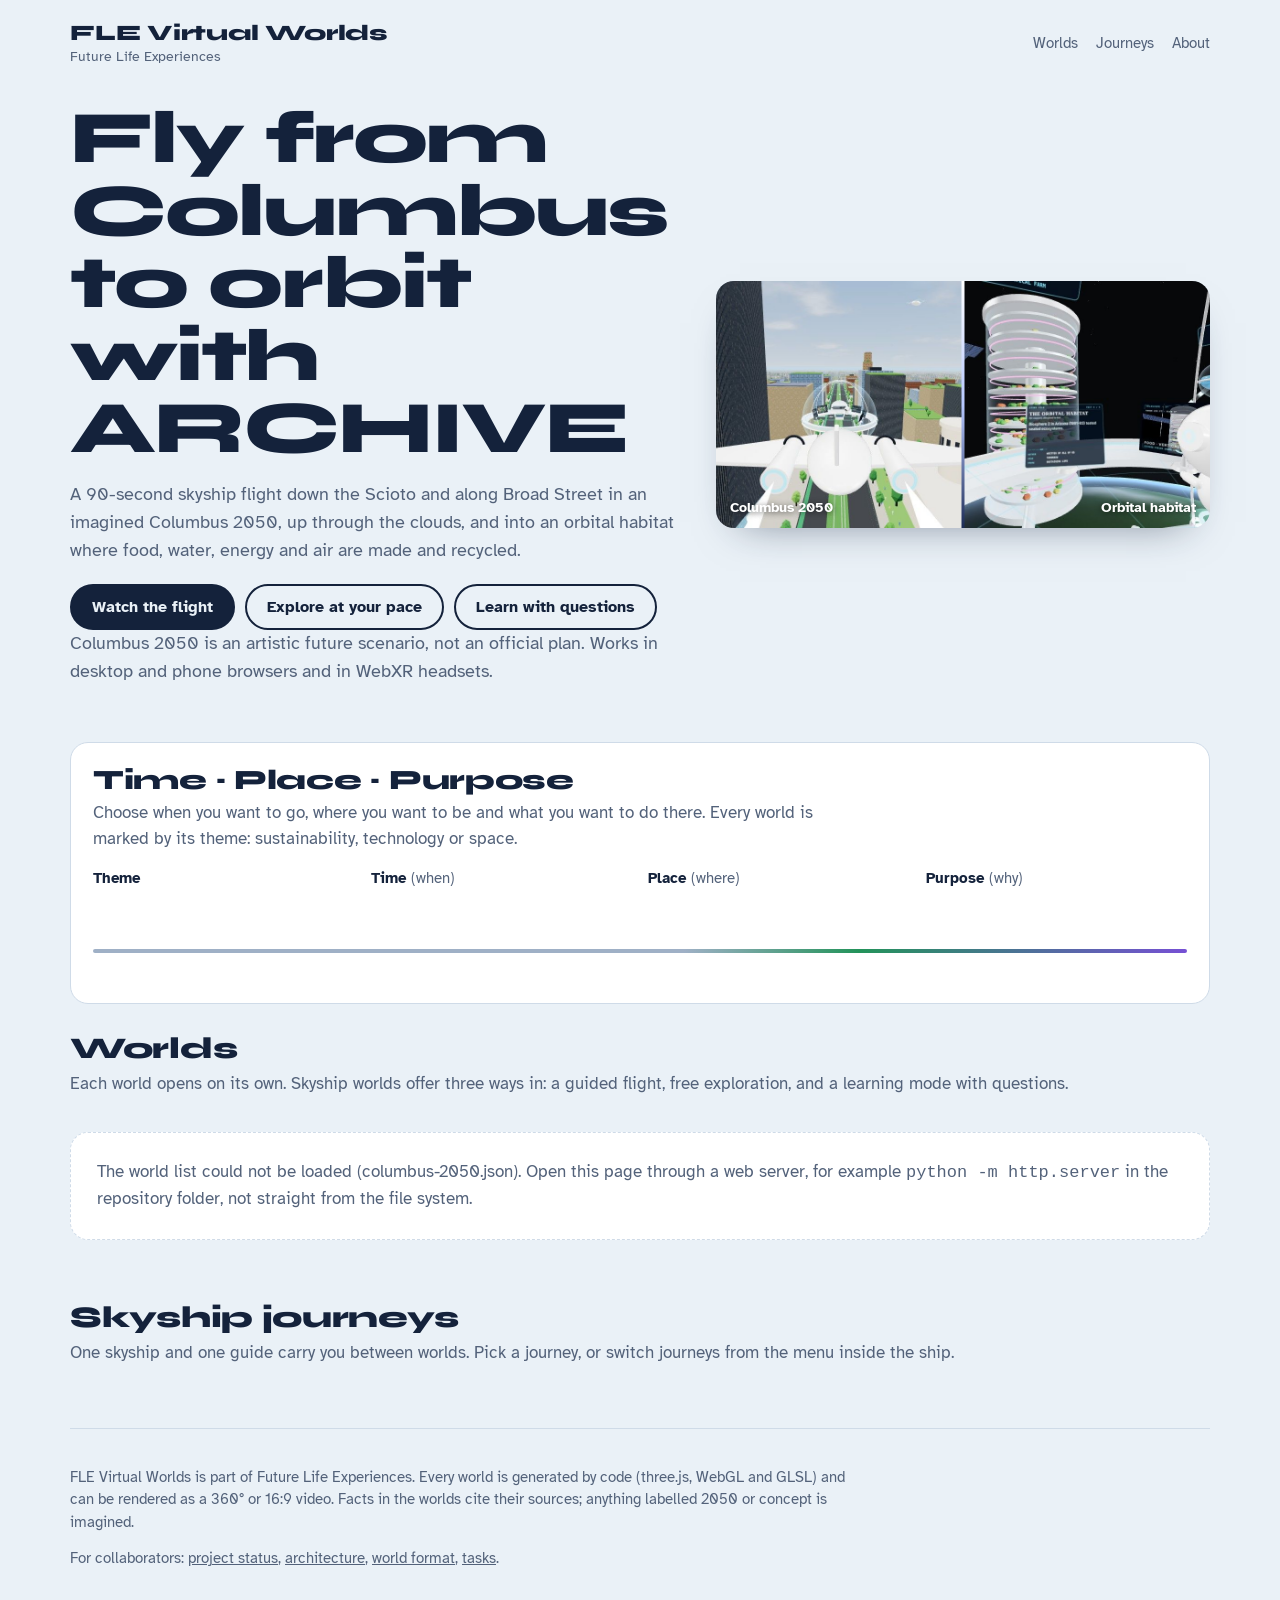
==== index.html @ 5060517b "Add the FLE Virtual Worlds portal and film-studio deep links Portal: gallery of 18 worlds with rende" ====
<!doctype html>
<html lang="en">
<head>
<meta charset="utf-8">
<meta name="viewport" content="width=device-width,initial-scale=1">
<title>FLE Virtual Worlds</title>
<meta name="description" content="Code-generated virtual worlds from Future Life Experiences: fly with ARCHIVE through a future Columbus, an orbital habitat, classic science fiction and more.">
<link rel="preconnect" href="https://fonts.googleapis.com"><link rel="preconnect" href="https://fonts.gstatic.com" crossorigin>
<link rel="stylesheet" href="https://fonts.googleapis.com/css2?family=Atkinson+Hyperlegible:wght@400;700&family=Syne:wght@700;800&display=swap">
<link rel="stylesheet" href="portal/portal.css">
</head>
<body>
<div class="wrap">
  <header class="top">
    <a class="mark" href="./">FLE Virtual Worlds<small>Future Life Experiences</small></a>
    <nav aria-label="Sections"><a href="#worlds">Worlds</a><a href="#journeys">Journeys</a><a href="#about">About</a></nav>
  </header>

  <main>
    <section class="hero" aria-labelledby="h1">
      <div>
        <h1 id="h1">Fly from Columbus to orbit with ARCHIVE</h1>
        <p>A 90-second skyship flight down the Scioto and along Broad Street in an imagined Columbus 2050, up through the clouds, and into an orbital habitat where food, water, energy and air are made and recycled.</p>
        <div class="acts">
          <a class="btn go" href="skyship-engine/journey.html?journey=columbus-to-orbit">Watch the flight</a>
          <a class="btn" href="skyship-engine/journey.html?journey=columbus-to-orbit&amp;mode=explore">Explore at your pace</a>
          <a class="btn" href="skyship-engine/journey.html?journey=columbus-to-orbit&amp;mode=learn">Learn with questions</a>
        </div>
        <p class="fine">Columbus 2050 is an artistic future scenario, not an official plan. Works in desktop and phone browsers and in WebXR headsets.</p>
      </div>
      <figure class="duo" style="margin:0">
        <img src="portal/img/columbus-2050.jpg" alt="The skyship cabin over Broad Street in Columbus 2050, with green transit lanes and towers">
        <img src="portal/img/orbital-habitat.jpg" alt="The vertical farm and life-support stations of the orbital habitat, with Earth below">
        <figcaption>Columbus 2050</figcaption><figcaption>Orbital habitat</figcaption>
      </figure>
    </section>

    <section class="tpp" aria-labelledby="tpp-h">
      <h2 id="tpp-h">Time · Place · Purpose</h2>
      <p>Choose when you want to go, where you want to be and what you want to do there. Every world is marked by its theme: sustainability, technology or space.</p>
      <div class="axes">
        <fieldset><legend>Theme</legend><div class="chips" id="f-cat"></div></fieldset>
        <fieldset><legend>Time <span>(when)</span></legend><div class="chips" id="f-time"></div></fieldset>
        <fieldset><legend>Place <span>(where)</span></legend><div class="chips" id="f-place"></div></fieldset>
        <fieldset><legend>Purpose <span>(why)</span></legend><div class="chips" id="f-purpose"></div></fieldset>
      </div>
      <div class="axis" id="axis" role="group" aria-label="Worlds on a timeline from 1818 to tomorrow"><div class="rail"></div></div>
    </section>

    <section class="sec" id="worlds" aria-labelledby="w-h">
      <h2 id="w-h">Worlds <span class="count" id="count"></span></h2>
      <p>Each world opens on its own. Skyship worlds offer three ways in: a guided flight, free exploration, and a learning mode with questions.</p>
      <div class="grid" id="grid"><p class="empty">Loading worlds…</p></div>
    </section>

    <section class="sec" id="journeys" aria-labelledby="j-h">
      <h2 id="j-h">Skyship journeys</h2>
      <p>One skyship and one guide carry you between worlds. Pick a journey, or switch journeys from the menu inside the ship.</p>
      <ul class="journeys" id="jlist"></ul>
    </section>
  </main>

  <footer id="about">
    <p>FLE Virtual Worlds is part of Future Life Experiences. Every world is generated by code (three.js, WebGL and GLSL) and can be rendered as a 360° or 16:9 video. Facts in the worlds cite their sources; anything labelled 2050 or concept is imagined.</p>
    <p>For collaborators: <a href="docs/PROJECT_STATUS.md">project status</a>, <a href="docs/ARCHITECTURE.md">architecture</a>, <a href="docs/WORLD_FORMAT.md">world format</a>, <a href="docs/TASKS.md">tasks</a>.</p>
  </footer>
</div>
<script src="portal/portal.js"></script>
</body>
</html>
---- portal/portal.css ----
/* FLE Virtual Worlds portal — light "glass cabin" palette; categories carry the colour. */
:root{
  --sky:#eaf1f7; --panel:#ffffff; --ink:#14223b; --muted:#53627a; --line:#cfdbe8; --focus:#1f6fd1;
  --sus:#23935a; --tech:#d63e46; --space:#7650d4;
  --sus-bg:#e3f4ea; --tech-bg:#fbe7e8; --space-bg:#efe9fc;
  --display:"Syne","Avenir Next","Segoe UI",sans-serif; --body:"Atkinson Hyperlegible","Segoe UI",system-ui,sans-serif;
  --r-lg:18px; --r-sm:8px; color-scheme:light;
}
@media (prefers-color-scheme:dark){ :root:not([data-theme="light"]){
  --sky:#0f1a2c; --panel:#162339; --ink:#e8f0fa; --muted:#a3b3c8; --line:#2b3c57; --focus:#7db4ff;
  --sus:#4fd18b; --tech:#ff7a80; --space:#b394ff; --sus-bg:#163527; --tech-bg:#3a1c22; --space-bg:#28204a; color-scheme:dark; } }
:root[data-theme="dark"]{ --sky:#0f1a2c; --panel:#162339; --ink:#e8f0fa; --muted:#a3b3c8; --line:#2b3c57; --focus:#7db4ff;
  --sus:#4fd18b; --tech:#ff7a80; --space:#b394ff; --sus-bg:#163527; --tech-bg:#3a1c22; --space-bg:#28204a; color-scheme:dark; }
*{box-sizing:border-box}
html{scroll-behavior:smooth}
@media (prefers-reduced-motion:reduce){html{scroll-behavior:auto}}
body{margin:0;background:var(--sky);color:var(--ink);font:17px/1.55 var(--body);-webkit-text-size-adjust:100%}
a{color:inherit}
:focus-visible{outline:3px solid var(--focus);outline-offset:2px;border-radius:4px}
.wrap{max-width:1180px;margin:0 auto;padding:0 20px}
img{max-width:100%;display:block}

/* header */
.top{display:flex;align-items:center;justify-content:space-between;gap:16px;padding:22px 0 10px}
.mark{font:800 22px/1 var(--display);letter-spacing:-.01em;text-decoration:none}
.mark small{display:block;font:400 14px/1.3 var(--body);color:var(--muted);letter-spacing:0;margin-top:4px}
.top nav{display:flex;gap:18px;font-size:15px}
.top nav a{text-decoration:none;color:var(--muted)} .top nav a:hover{color:var(--ink);text-decoration:underline}

/* hero: the connected demo */
.hero{display:grid;grid-template-columns:minmax(0,1.25fr) minmax(0,1fr);gap:28px;align-items:center;padding:26px 0 36px}
.hero h1{font:800 clamp(38px,6.2vw,74px)/.98 var(--display);letter-spacing:-.025em;margin:0 0 16px;text-wrap:balance}
.hero p{margin:0 0 20px;max-width:52ch;color:var(--muted);font-size:18px}
.duo{position:relative;display:grid;grid-template-columns:1fr 1fr;border-radius:var(--r-lg);overflow:hidden;aspect-ratio:16/8;background:#cfdbe8;box-shadow:0 18px 40px -24px rgba(20,34,59,.55)}
.duo img{width:100%;height:100%;object-fit:cover}
.duo::after{content:"";position:absolute;inset:0 auto 0 50%;width:3px;transform:translateX(-50%);background:linear-gradient(#fff,#b7c8ff 50%,#1c2b55)}
.duo figcaption{position:absolute;left:14px;bottom:12px;font:600 14px var(--body);color:#fff;text-shadow:0 1px 6px rgba(0,0,0,.6)}
.duo figcaption + figcaption{left:auto;right:14px}
.acts{display:flex;flex-wrap:wrap;gap:10px}
.btn{display:inline-flex;align-items:center;gap:8px;font:700 16px var(--body);text-decoration:none;border-radius:999px;padding:11px 20px;border:2px solid var(--ink);color:var(--ink);background:transparent}
.btn.go{background:var(--ink);color:var(--sky)}
.btn:hover{transform:translateY(-1px)}
.btn small{font-weight:400;opacity:.8}
.fine{font-size:14px;color:var(--muted);margin-top:14px}

/* time · place · purpose */
.tpp{background:var(--panel);border:1px solid var(--line);border-radius:var(--r-lg);padding:22px 22px 18px;margin-bottom:28px}
.tpp h2{font:800 28px/1.1 var(--display);margin:0 0 4px;letter-spacing:-.01em}
.tpp > p{margin:0 0 16px;color:var(--muted);max-width:70ch}
.axes{display:grid;grid-template-columns:repeat(4,minmax(0,1fr));gap:16px}
fieldset{border:0;margin:0;padding:0;min-width:0}
legend{font:700 15px var(--body);margin-bottom:8px;padding:0}
legend span{font-weight:400;color:var(--muted)}
.chips{display:flex;flex-wrap:wrap;gap:6px}
.chip{font:600 14px var(--body);border:1.5px solid var(--line);background:var(--sky);color:var(--ink);border-radius:999px;padding:6px 12px;cursor:pointer}
.chip[aria-pressed="true"]{background:var(--ink);border-color:var(--ink);color:var(--sky)}
.chip[data-filter="sustainability"]{--c:var(--sus)} .chip[data-filter="technology"]{--c:var(--tech)} .chip[data-filter="space"]{--c:var(--space)}
.chip[data-filter="sustainability"],.chip[data-filter="technology"],.chip[data-filter="space"]{border-color:var(--c)}
.chip[data-filter="sustainability"][aria-pressed="true"],.chip[data-filter="technology"][aria-pressed="true"],.chip[data-filter="space"][aria-pressed="true"]{background:var(--c);color:#fff;border-color:var(--c)}
.chip .n{font-weight:400;opacity:.7;margin-left:3px}

/* the time axis: every world plotted from 1818 to tomorrow */
.axis{position:relative;margin:22px 0 4px;padding:34px 0 30px}
.axis .rail{position:absolute;left:0;right:0;top:50%;height:4px;border-radius:2px;background:linear-gradient(90deg,#9fb0c6,#9fb0c6 54%,#23935a 70%,#7650d4)}
.axis .tick{position:absolute;top:calc(50% + 12px);transform:translateX(-50%);font-size:13px;color:var(--muted);white-space:nowrap}
.axis .dot{position:absolute;top:50%;width:18px;height:18px;border-radius:50%;transform:translate(-50%,-50%);border:3px solid var(--panel);background:var(--c,var(--ink));cursor:pointer;padding:0;box-shadow:0 0 0 1px var(--line)}
.axis .dot[data-up]{top:calc(50% - 20px)} .axis .dot[data-up2]{top:calc(50% - 40px)}
.axis .dot:hover,.axis .dot:focus-visible{transform:translate(-50%,-50%) scale(1.35)}
.axis .dot[hidden]{display:none}
.axis .tip{position:absolute;bottom:100%;left:50%;transform:translateX(-50%);margin-bottom:6px;background:var(--ink);color:var(--sky);font:600 13px var(--body);padding:4px 8px;border-radius:6px;white-space:nowrap;pointer-events:none;opacity:0}
.axis .dot:hover .tip,.axis .dot:focus-visible .tip{opacity:1}

/* gallery */
.sec h2{font:800 30px/1.1 var(--display);margin:0 0 6px;letter-spacing:-.01em}
.sec > p{margin:0 0 18px;color:var(--muted)}
.count{font:400 16px var(--body);color:var(--muted)}
.grid{display:grid;grid-template-columns:repeat(auto-fill,minmax(300px,1fr));gap:20px;margin-bottom:44px}
.card{position:relative;display:flex;flex-direction:column;background:var(--panel);border-radius:var(--r-lg);overflow:hidden;border:1px solid var(--line)}
.card[hidden]{display:none}
.card.flash{outline:3px solid var(--focus);outline-offset:3px}
.card .pic{position:relative;aspect-ratio:16/9;background:var(--line)}
.card .pic img{width:100%;height:100%;object-fit:cover}
.card .edge{position:absolute;left:0;right:0;bottom:0;height:6px;display:flex}
.card .edge i{flex:1}
.card .body{padding:14px 16px 16px;display:flex;flex-direction:column;gap:8px;flex:1}
.card h3{margin:0;font:800 21px/1.15 var(--display);letter-spacing:-.01em}
.card p{margin:0;font-size:15.5px;color:var(--muted)}
.tags{display:flex;flex-wrap:wrap;gap:6px}
.tag{font:700 12.5px var(--body);border-radius:999px;padding:2px 9px}
.tag.sustainability{background:var(--sus-bg);color:var(--sus)} .tag.technology{background:var(--tech-bg);color:var(--tech)} .tag.space{background:var(--space-bg);color:var(--space)}
.meta{font-size:14px;color:var(--muted)}
.meta b{color:var(--ink);font-weight:700}
.status{font-size:13px;color:var(--muted);border-top:1px solid var(--line);padding-top:8px;margin-top:auto}
.links{display:flex;flex-wrap:wrap;gap:8px}
.links a{font:700 14px var(--body);text-decoration:none;border-radius:999px;padding:6px 13px;border:1.5px solid var(--ink)}
.links a:first-child{background:var(--ink);color:var(--panel)}
.links a:hover{text-decoration:underline}
.empty{grid-column:1/-1;background:var(--panel);border:1px dashed var(--line);border-radius:var(--r-lg);padding:26px;color:var(--muted)}
.empty button{font:700 15px var(--body);background:none;border:0;color:var(--focus);text-decoration:underline;cursor:pointer;padding:0}

/* journeys */
.journeys{list-style:none;margin:0 0 44px;padding:0;display:grid;gap:12px}
.journeys li{display:grid;grid-template-columns:minmax(0,1fr) auto;gap:14px;align-items:center;background:var(--panel);border:1px solid var(--line);border-radius:var(--r-sm);padding:14px 16px}
.journeys b{font:800 18px var(--display)}
.journeys span{display:block;color:var(--muted);font-size:15px}

footer{border-top:1px solid var(--line);padding:22px 0 40px;color:var(--muted);font-size:14.5px}
footer p{max-width:80ch}

@media (max-width:900px){ .hero{grid-template-columns:1fr} .axes{grid-template-columns:repeat(2,minmax(0,1fr))} }
@media (max-width:560px){ .top nav{display:none} .axes{grid-template-columns:1fr} .grid{grid-template-columns:1fr} .journeys li{grid-template-columns:1fr} .axis .tick:nth-of-type(odd){display:none} .hero h1{font-size:40px} }
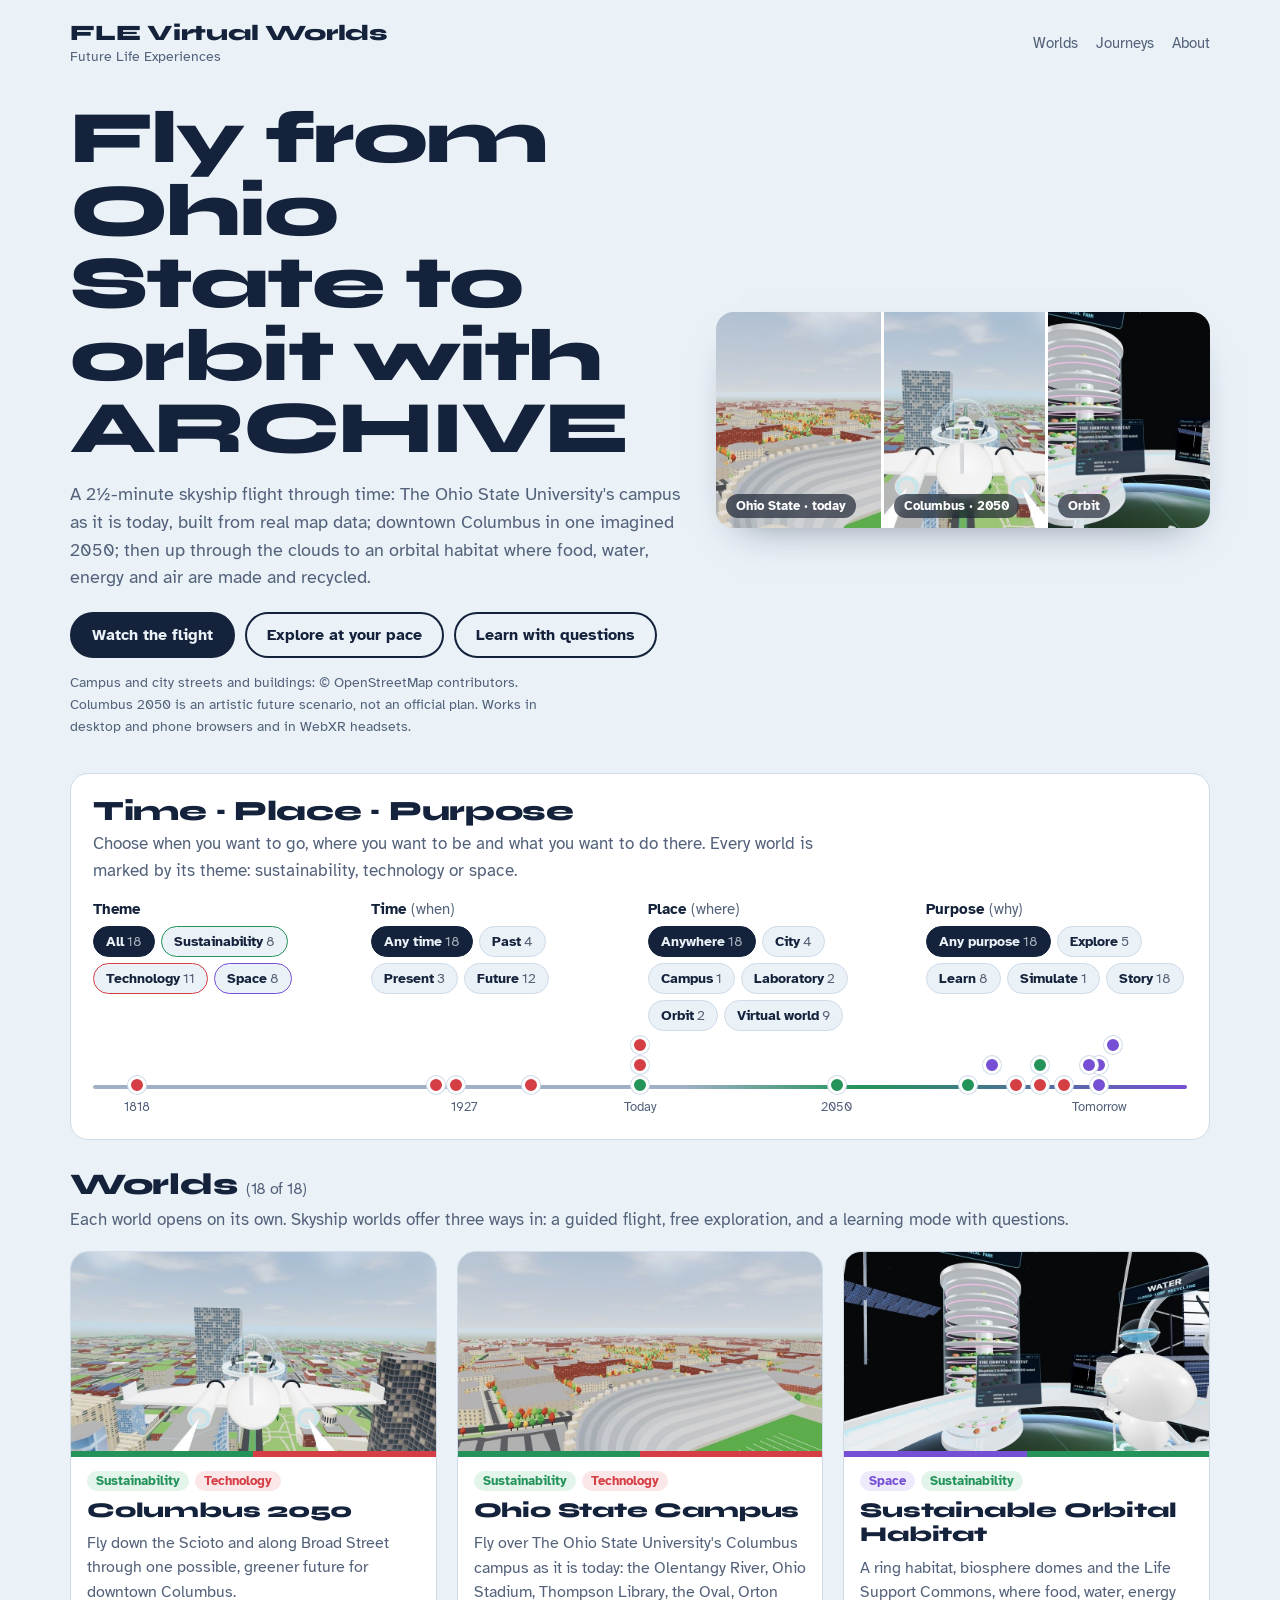
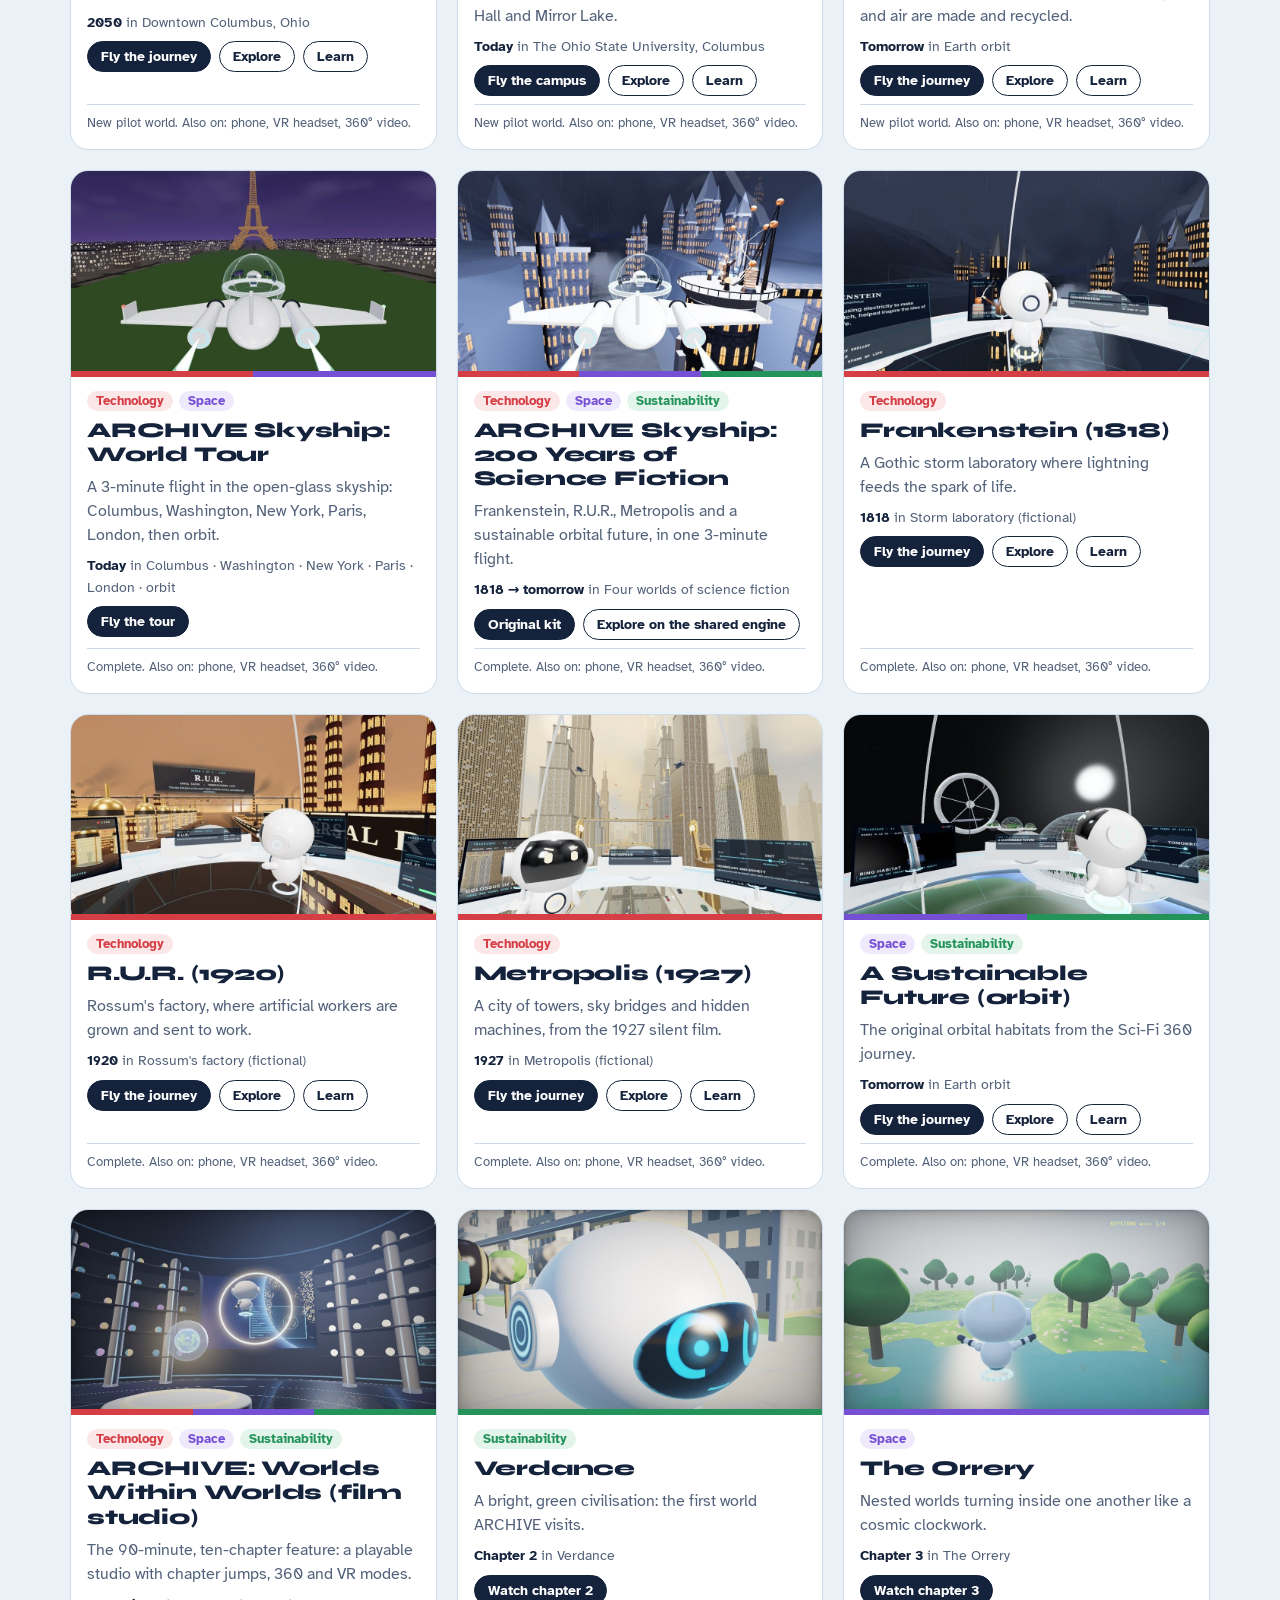
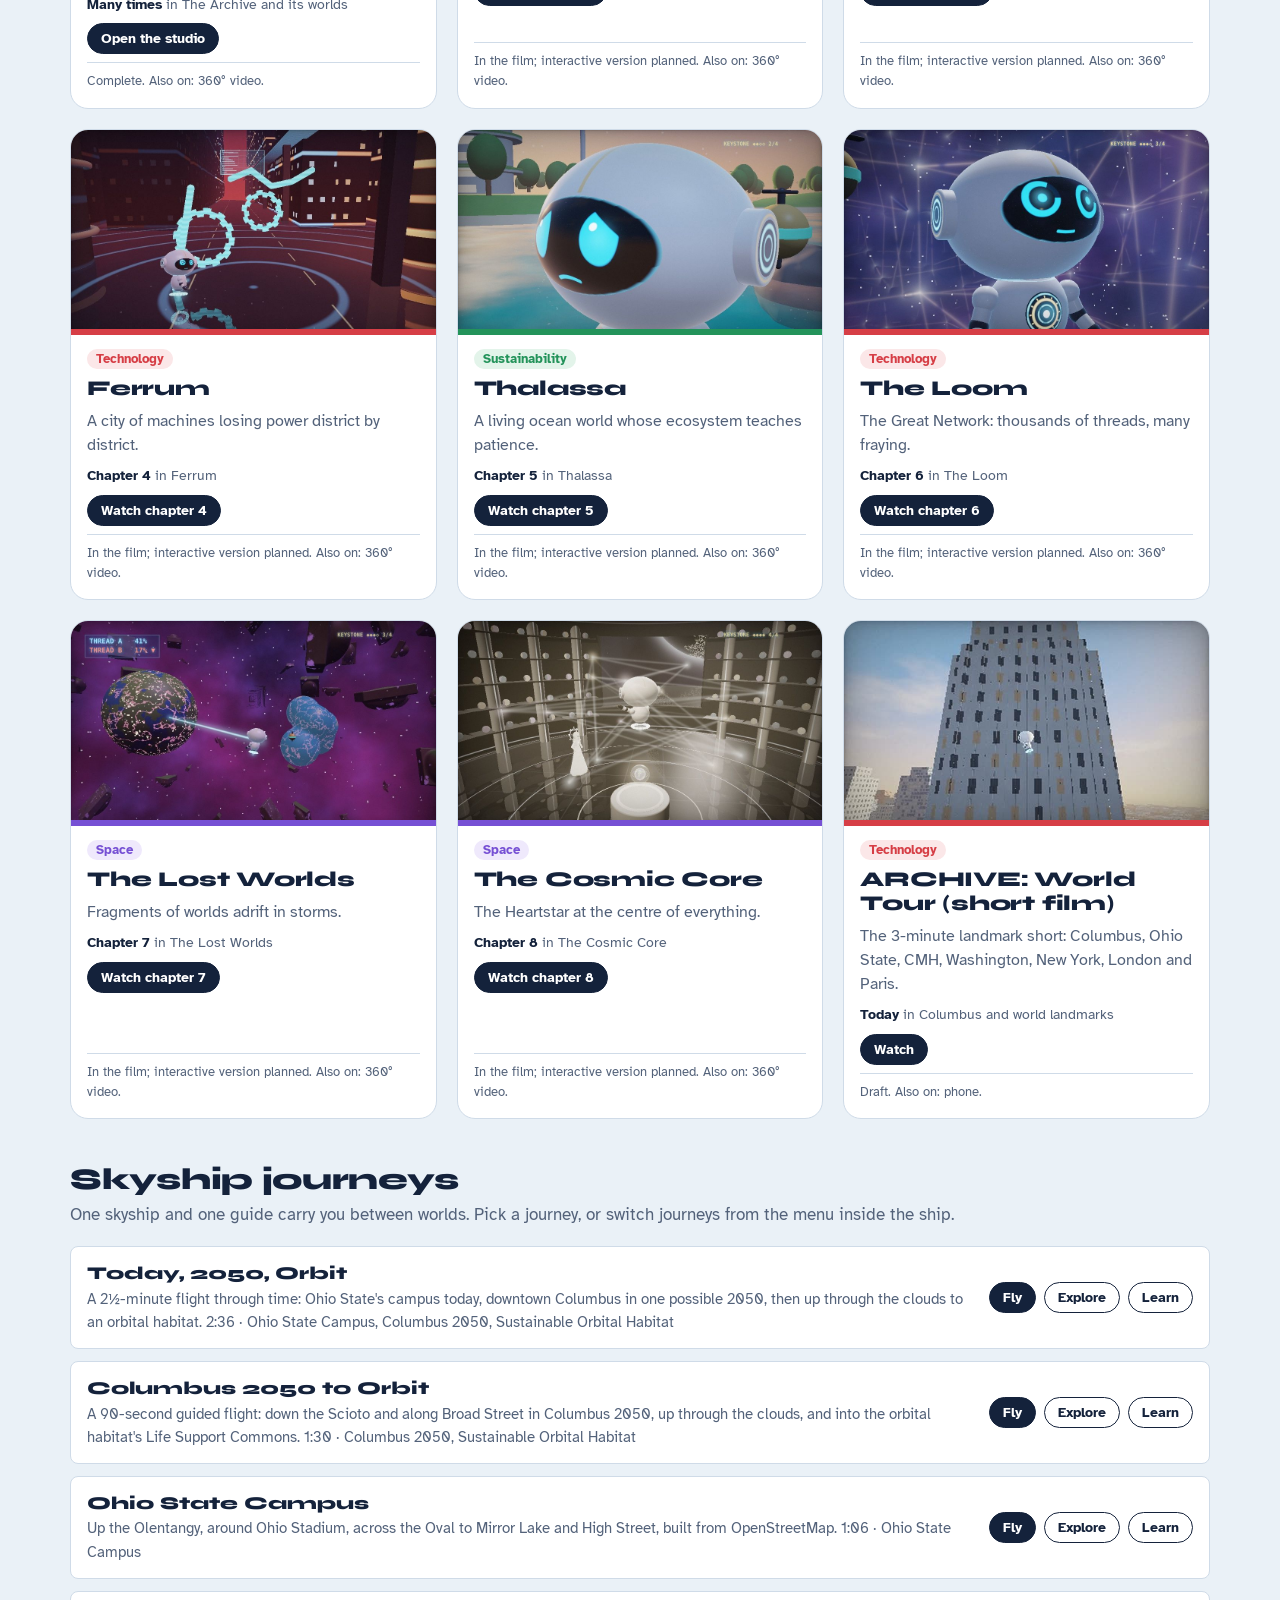
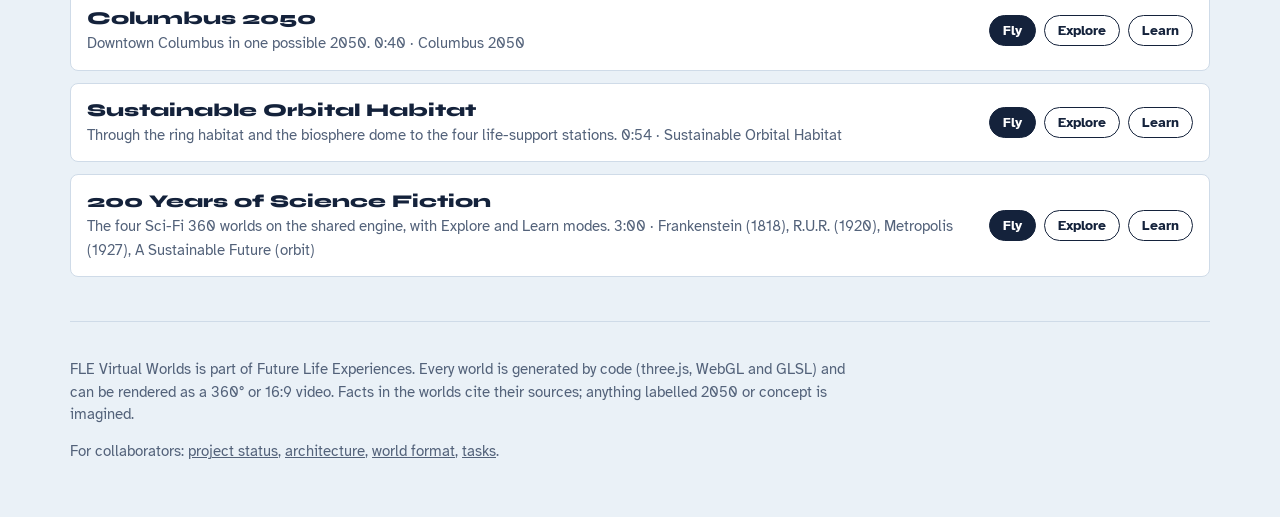
==== commit fac148a6: "Portal: feature the Today → 2050 → Orbit flight; add the OSU world, new journeys, previews and sound" ====
--- a/index.html
+++ b/index.html
@@ -19,19 +19,19 @@
   <main>
     <section class="hero" aria-labelledby="h1">
       <div>
-        <h1 id="h1">Fly from Columbus to orbit with ARCHIVE</h1>
-        <p>A 90-second skyship flight down the Scioto and along Broad Street in an imagined Columbus 2050, up through the clouds, and into an orbital habitat where food, water, energy and air are made and recycled.</p>
+        <h1 id="h1">Fly from Ohio State to orbit with ARCHIVE</h1>
+        <p>A 2½-minute skyship flight through time: The Ohio State University's campus as it is today, built from real map data; downtown Columbus in one imagined 2050; then up through the clouds to an orbital habitat where food, water, energy and air are made and recycled.</p>
         <div class="acts">
-          <a class="btn go" href="skyship-engine/journey.html?journey=columbus-to-orbit">Watch the flight</a>
-          <a class="btn" href="skyship-engine/journey.html?journey=columbus-to-orbit&amp;mode=explore">Explore at your pace</a>
-          <a class="btn" href="skyship-engine/journey.html?journey=columbus-to-orbit&amp;mode=learn">Learn with questions</a>
+          <a class="btn go" href="skyship-engine/journey.html?journey=campus-to-orbit">Watch the flight</a>
+          <a class="btn" href="skyship-engine/journey.html?journey=campus-to-orbit&amp;mode=explore">Explore at your pace</a>
+          <a class="btn" href="skyship-engine/journey.html?journey=campus-to-orbit&amp;mode=learn">Learn with questions</a>
         </div>
-        <p class="fine">Columbus 2050 is an artistic future scenario, not an official plan. Works in desktop and phone browsers and in WebXR headsets.</p>
+        <p class="fine">Campus and city streets and buildings: © OpenStreetMap contributors. Columbus 2050 is an artistic future scenario, not an official plan. Works in desktop and phone browsers and in WebXR headsets.</p>
       </div>
-      <figure class="duo" style="margin:0">
-        <img src="portal/img/columbus-2050.jpg" alt="The skyship cabin over Broad Street in Columbus 2050, with green transit lanes and towers">
-        <img src="portal/img/orbital-habitat.jpg" alt="The vertical farm and life-support stations of the orbital habitat, with Earth below">
-        <figcaption>Columbus 2050</figcaption><figcaption>Orbital habitat</figcaption>
+      <figure class="duo trio" style="margin:0">
+        <div><img src="portal/img/osu-campus.jpg" alt="Ohio Stadium and the Ohio State campus in autumn, seen from the skyship"><figcaption>Ohio State · today</figcaption></div>
+        <div><img src="portal/img/columbus-2050.jpg" alt="The skyship over Broad Street in Columbus 2050, with green transit lanes and towers"><figcaption>Columbus · 2050</figcaption></div>
+        <div><img src="portal/img/orbital-habitat.jpg" alt="The vertical farm and life-support stations of the orbital habitat, with Earth below"><figcaption>Orbit</figcaption></div>
       </figure>
     </section>
 
--- a/portal/portal.css
+++ b/portal/portal.css
@@ -34,14 +34,16 @@
 .duo{position:relative;display:grid;grid-template-columns:1fr 1fr;border-radius:var(--r-lg);overflow:hidden;aspect-ratio:16/8;background:#cfdbe8;box-shadow:0 18px 40px -24px rgba(20,34,59,.55)}
 .duo img{width:100%;height:100%;object-fit:cover}
 .duo::after{content:"";position:absolute;inset:0 auto 0 50%;width:3px;transform:translateX(-50%);background:linear-gradient(#fff,#b7c8ff 50%,#1c2b55)}
-.duo figcaption{position:absolute;left:14px;bottom:12px;font:600 14px var(--body);color:#fff;text-shadow:0 1px 6px rgba(0,0,0,.6)}
-.duo figcaption + figcaption{left:auto;right:14px}
+.duo figcaption{position:absolute;left:12px;bottom:12px;font:600 14px var(--body);color:#fff;background:rgba(10,18,34,.62);padding:4px 10px;border-radius:999px;backdrop-filter:blur(4px)}
+.duo figcaption + figcaption{left:auto;right:12px}
+.trio{grid-template-columns:1fr 1fr 1fr;aspect-ratio:16/7}.trio::after{display:none}.trio>div{position:relative;min-width:0;border-left:3px solid #fff}.trio>div:first-child{border-left:0}.trio figcaption{left:10px;right:auto;bottom:10px;font-size:13px}
+@media (max-width:560px){.trio{grid-template-columns:1fr;aspect-ratio:auto}.trio>div{aspect-ratio:16/8;border-left:0;border-top:3px solid #fff}.trio>div:first-child{border-top:0}}
 .acts{display:flex;flex-wrap:wrap;gap:10px}
 .btn{display:inline-flex;align-items:center;gap:8px;font:700 16px var(--body);text-decoration:none;border-radius:999px;padding:11px 20px;border:2px solid var(--ink);color:var(--ink);background:transparent}
 .btn.go{background:var(--ink);color:var(--sky)}
 .btn:hover{transform:translateY(-1px)}
 .btn small{font-weight:400;opacity:.8}
-.fine{font-size:14px;color:var(--muted);margin-top:14px}
+.hero .fine{font-size:14px;color:var(--muted);margin:14px 0 0}
 
 /* time · place · purpose */
 .tpp{background:var(--panel);border:1px solid var(--line);border-radius:var(--r-lg);padding:22px 22px 18px;margin-bottom:28px}
@@ -67,8 +69,10 @@
 .axis .dot[data-up]{top:calc(50% - 20px)} .axis .dot[data-up2]{top:calc(50% - 40px)}
 .axis .dot:hover,.axis .dot:focus-visible{transform:translate(-50%,-50%) scale(1.35)}
 .axis .dot[hidden]{display:none}
-.axis .tip{position:absolute;bottom:100%;left:50%;transform:translateX(-50%);margin-bottom:6px;background:var(--ink);color:var(--sky);font:600 13px var(--body);padding:4px 8px;border-radius:6px;white-space:nowrap;pointer-events:none;opacity:0}
-.axis .dot:hover .tip,.axis .dot:focus-visible .tip{opacity:1}
+.axis{overflow-x:clip}
+.axis .tip{display:none;position:absolute;bottom:100%;left:50%;transform:translateX(-50%);margin-bottom:6px;background:var(--ink);color:var(--sky);font:600 13px var(--body);padding:4px 8px;border-radius:6px;white-space:nowrap;pointer-events:none}
+.axis .dot.r .tip{left:auto;right:-4px;transform:none} .axis .dot.l .tip{left:-4px;transform:none}
+.axis .dot:hover .tip,.axis .dot:focus-visible .tip{display:block}
 
 /* gallery */
 .sec h2{font:800 30px/1.1 var(--display);margin:0 0 6px;letter-spacing:-.01em}
